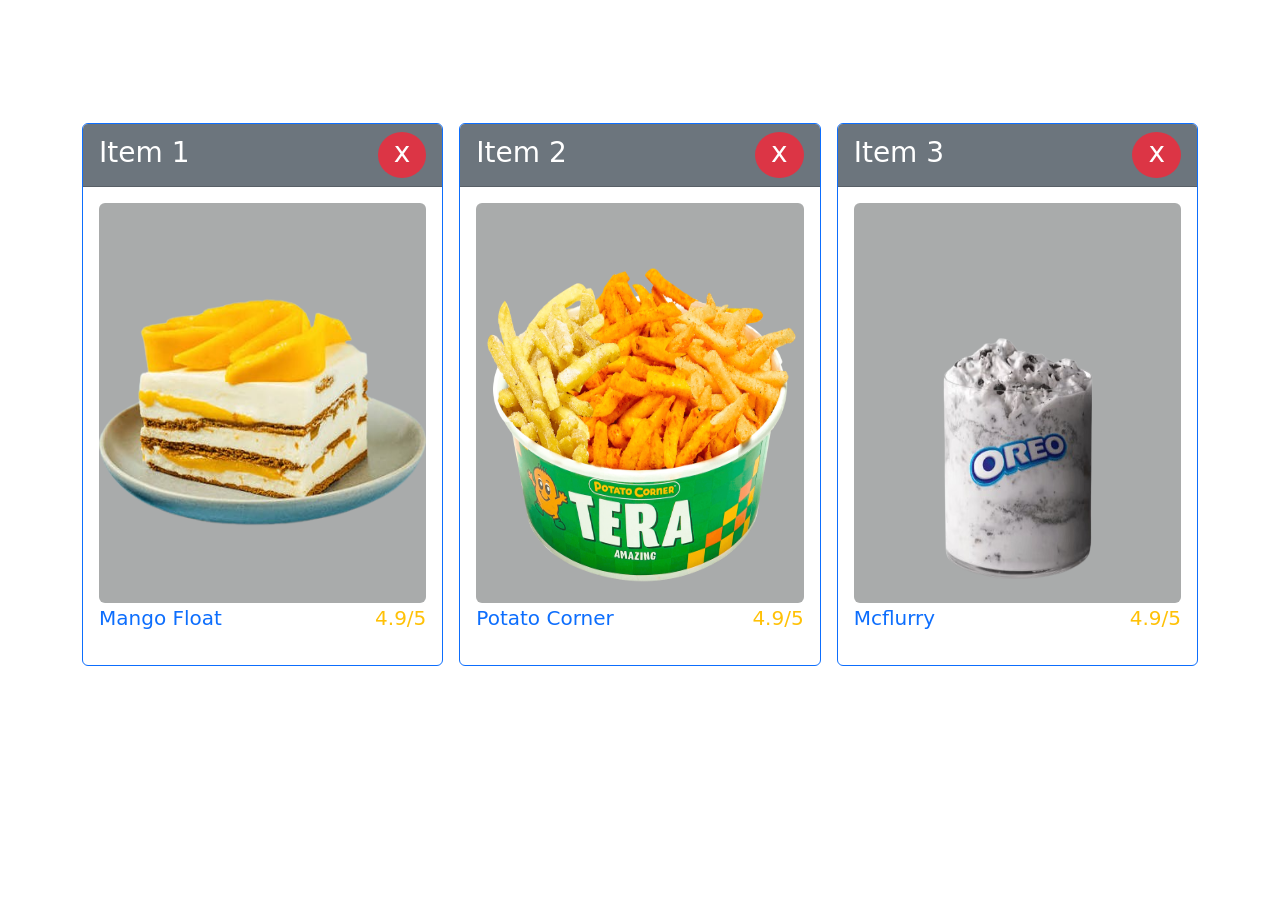
==== 3/exer3.html @ 2a55aa5d "first commit" ====
<html lang="en">
<head>
    <meta charset="UTF-8">
    <meta name="viewport" content="width=device-width, initial-scale=1.0">
    <title>Exercise 3</title>
    <link rel="stylesheet" href="styless.css">
    <link rel="stylesheet" href="https://cdnjs.cloudflare.com/ajax/libs/bootstrap/5.3.8/css/bootstrap.min.css">
</head>
<body>
    <main class="container py-5">
        <div class="row g-3">
            <div class="col-lg-4 col-sm-12">
                <div class="card border-primary">
                    <div class="card-header fs-3 bg-secondary text-white">
                        Item 1
                        <span class="float-end rounded-circle bg-danger px-3 pb-1">x</span>
                    </div>
                    <div class="card-body"> 
                        <img 
                        src="mangofloatf.png" 
                        alt="mangofloatf.png" 
                        class="img-fluid menu-item mx-auto w-100 d-block
                        menu-item-bg rounded" 
                        />

                        <div class="details">
                            <p class="fs-5">
                                <span class="text-primary">Mango Float</span>
                                <span class="float-end text-warning">4.9/5</span>
                            </p>
                        </div>
                    </div>
                </div>
            </div>
            <div class="col-lg-4 col-sm-12">
                <div class="card border-primary">
                    <div class="card-header fs-3 bg-secondary text-white">
                        Item 2
                        <span class="float-end rounded-circle bg-danger px-3 pb-1">x</span>
                    </div>
                    <div class="card-body"> 
                        <img 
                        src="potcor.png" 
                        alt="potcor.png" 
                        class="img-fluid menu-item mx-auto w-100 d-block
                        menu-item-bg rounded" 
                        /> 
                        
                        <div class="details">
                            <p class="fs-5">
                                <span class="text-primary">Potato Corner</span>
                                <span class="float-end text-warning">4.9/5</span>
                            </p>
                        </div>
                    </div>
                </div>
            </div>
            <div class="col-lg-4 col-sm-12">
                <div class="card border-primary">
                    <div class="card-header fs-3 bg-secondary text-white">
                        Item 3
                        <span class="float-end rounded-circle bg-danger px-3 pb-1">x</span>
                    </div>
                    <div class="card-body"> 
                        <img src="mcflurryf.png" 
                        alt="mcflurryf.png" 
                        class="img-fluid menu-item mx-auto w-100 d-block
                        menu-item-bg rounded" 
                        /> 
                        
                        <div class="details">
                            <p class="fs-5">
                                <span class="text-primary">Mcflurry</span>
                                <span class="float-end text-warning">4.9/5</span>
                            </p>
                        </div>
                    </div>
                </div>
            </div>
        </div>
    </main>
    <script src="https://cdnjs.cloudflare.com/ajax/libs/bootstrap/5.3.8/js/bootstrap.bundle.min.js"></script>
</body>
</html>
---- 3/styless.css ----
body {
    color: black;
    font-family: 'Courier New', Courier, monospace;
    font-size: 18px;
}

.container{
    margin: auto;
    width: 80%;
    margin-top: 75px;
    padding: 20px;
    border-radius: 10px;
}

.menu-item{
    height: 400px!important;
}

.menu-item-bg{
    background-color: rgb(169, 171, 171);
}

.menu-item:hover{
    transform: translateY(-5px);
}
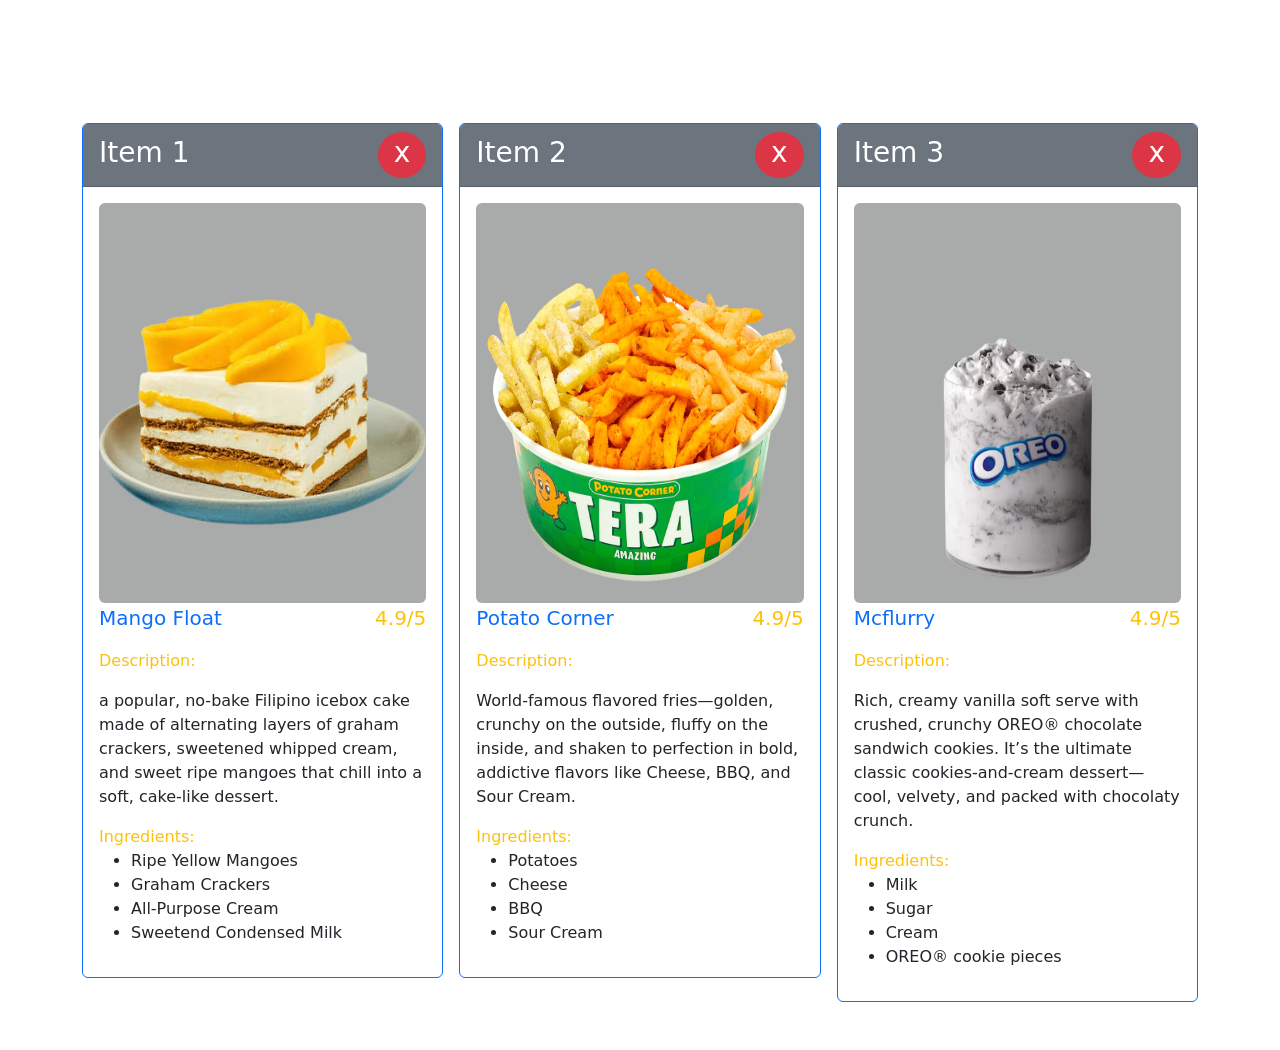
==== commit c181287a: "added some description" ====
--- a/3/exer3.html
+++ b/3/exer3.html
@@ -29,6 +29,25 @@
                                 <span class="float-end text-warning">4.9/5</span>
                             </p>
                         </div>
+                    <div class="description">
+                        <p class="fs-6">
+                            <span class="text-warning">Description:</span>
+                            <br>
+                            <span class="mt-3 d-block">
+                                a popular, no-bake Filipino icebox cake made of alternating 
+                                layers of graham crackers, sweetened whipped cream, and 
+                                sweet ripe mangoes that chill into a soft, cake-like dessert.
+                            </span>
+                        </p>
+                        <span class="text-warning">Ingredients:</span>
+                        <br>
+                        <ul>
+                            <li>Ripe Yellow Mangoes</li>
+                            <li>Graham Crackers</li>
+                            <li>All-Purpose Cream</li>
+                            <li>Sweetend Condensed Milk</li>
+                        </ul>
+                    </div>
                     </div>
                 </div>
             </div>
@@ -52,6 +71,26 @@
                                 <span class="float-end text-warning">4.9/5</span>
                             </p>
                         </div>
+                        <div class="description">
+                        <p class="fs-6">
+                            <span class="text-warning">Description:</span>
+                            <br>
+                            <span class="mt-3 d-block">
+                                World-famous flavored fries—golden, crunchy on 
+                                the outside, fluffy on the inside, and shaken 
+                                to perfection in bold, addictive flavors like 
+                                Cheese, BBQ, and Sour Cream.
+                            </span>
+                        </p>
+                        <span class="text-warning">Ingredients:</span>
+                        <br>
+                        <ul>
+                            <li>Potatoes</li>
+                            <li>Cheese</li>
+                            <li>BBQ</li>
+                            <li>Sour Cream</li>
+                        </ul>
+                    </div>
                     </div>
                 </div>
             </div>
@@ -74,6 +113,26 @@
                                 <span class="float-end text-warning">4.9/5</span>
                             </p>
                         </div>
+                        <div class="description">
+                        <p class="fs-6">
+                            <span class="text-warning">Description:</span>
+                            <br>
+                            <span class="mt-3 d-block">
+                                Rich, creamy vanilla soft serve with crushed, crunchy OREO® 
+                                chocolate sandwich cookies. It’s the ultimate classic 
+                                cookies-and-cream dessert—cool, velvety, and 
+                                packed with chocolaty crunch.
+                            </span>
+                        </p>
+                        <span class="text-warning">Ingredients:</span>
+                        <br>
+                        <ul>
+                            <li>Milk</li>
+                            <li>Sugar</li>
+                            <li>Cream</li>
+                            <li>OREO® cookie pieces</li>
+                        </ul>
+                    </div>
                     </div>
                 </div>
             </div>
@@ -81,4 +140,4 @@
     </main>
     <script src="https://cdnjs.cloudflare.com/ajax/libs/bootstrap/5.3.8/js/bootstrap.bundle.min.js"></script>
 </body>
-</html>+</html>
